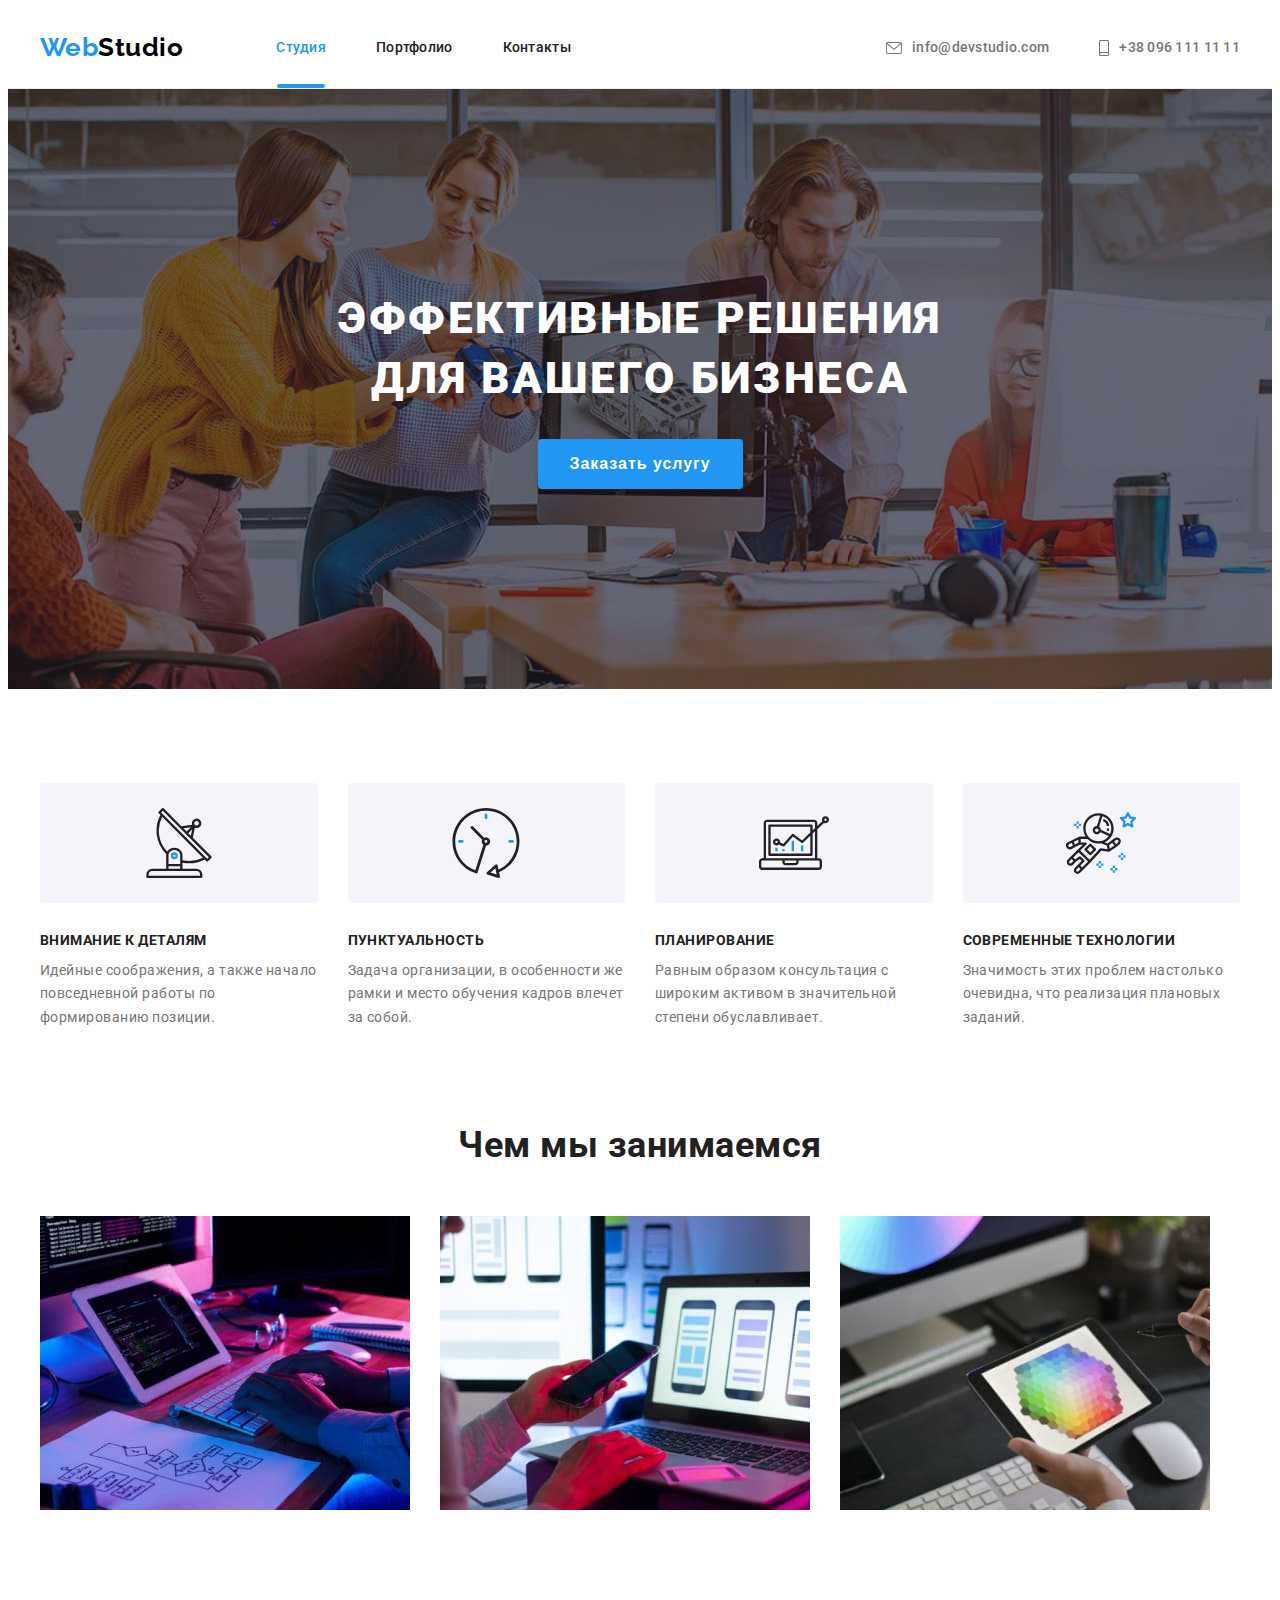
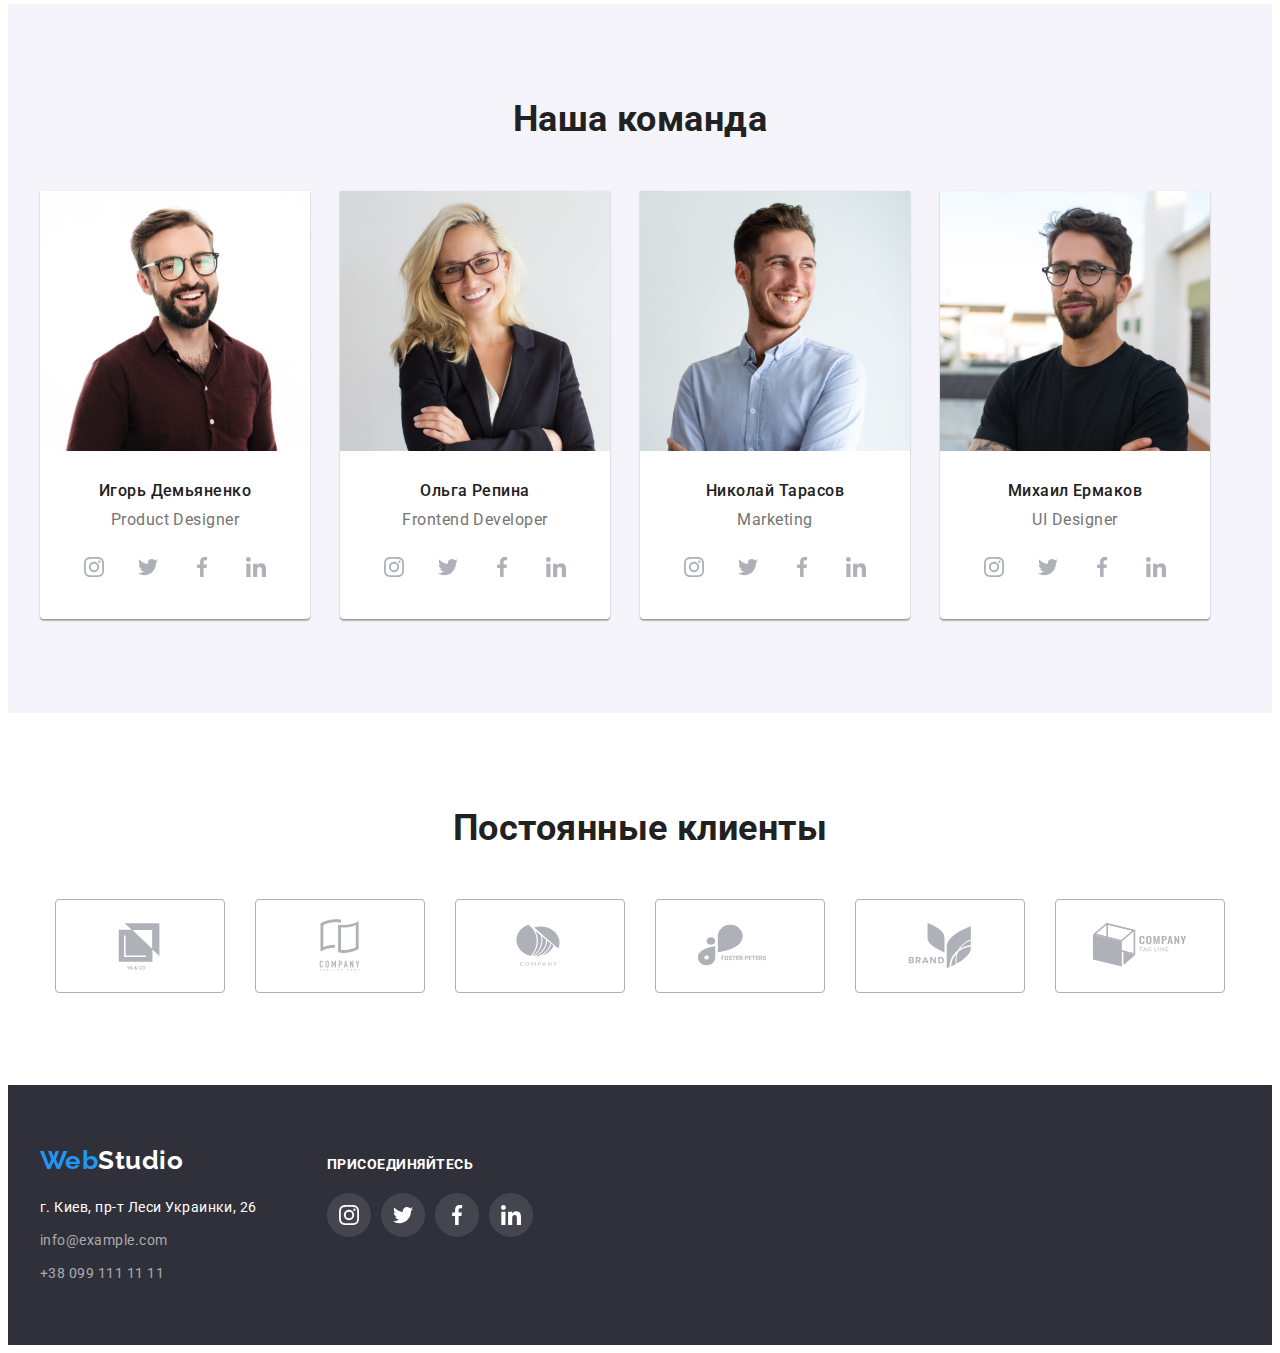
==== index.html @ aface204 "Добавляет файлы ДЗ4 и подчёркивание ссылки текущей страницы" ====
<!DOCTYPE html>
<html lang="ru">
  <head>
    <meta charset="UTF-8" />
    <meta http-equiv="X-UA-Compatible" content="IE=edge" />
    <meta name="viewport" content="width=device-width, initial-scale=1.0" />
    <title lang="en">WebStudio</title>
    <link rel="preconnect" href="https://fonts.googleapis.com" />
    <link rel="preconnect" href="https://fonts.gstatic.com" crossorigin />
    <link
      href="https://fonts.googleapis.com/css2?family=Raleway:wght@700&family=Roboto:wght@400;500;700;900&display=swap"
      rel="stylesheet"
    />
    <link
      rel="stylesheet"
      href="https://cdnjs.cloudflare.com/ajax/libs/modern-normalize/1.1.0/modern-normalize.min.css"
      integrity="sha512-wpPYUAdjBVSE4KJnH1VR1HeZfpl1ub8YT/NKx4PuQ5NmX2tKuGu6U/JRp5y+Y8XG2tV+wKQpNHVUX03MfMFn9Q=="
      crossorigin="anonymous"
      referrerpolicy="no-referrer"
    />
    <link rel="stylesheet" href="./css/styles.css" />
  </head>
  <body>
    <!-- Шапка сайта -->
    <header class="header">
      <div class="container header-container">
        <nav class="site-nav">
          <a href="./index.html" class="logo link"
            >Web<span class="header-logo">Studio</span></a
          >
          <ul class="site-nav-list list">
            <li class="site-nav-item">
              <a href="./index.html" class="link current">Студия</a>
            </li>
            <li class="site-nav-item">
              <a href="./portfolio.html" class="link">Портфолио</a>
            </li>
            <li class="site-nav-item">
              <a href="" class="link">Контакты</a>
            </li>
          </ul>
        </nav>
        <ul class="header-contacts-list list">
          <li class="header-contacts-item">
            <a href="mailto:info@devstudio.com" class="link"
              ><svg class="icon-header" width="16" height="12">
                <use href="./images/sprite.svg#icon-envelope"></use></svg
              >info@devstudio.com</a
            >
          </li>
          <li class="header-contacts-item">
            <a href="tel:+380961111111" class="link"
              ><svg class="icon-header" width="10" height="16">
                <use href="./images/sprite.svg#icon-smartphone"></use></svg
              >+38 096 111 11 11</a
            >
          </li>
        </ul>
      </div>
    </header>
    <main>
      <!-- Герой -->
      <section class="hero">
        <div class="container">
          <h1 class="hero-title">Эффективные решения для вашего бизнеса</h1>
          <button type="button" class="hero-button button">
            Заказать услугу
          </button>
        </div>
      </section>
      <!-- Особенности компании -->
      <section class="features section">
        <div class="container">
          <h2 class="visually-hidden">Особенности компании</h2>
          <ul class="features-list list">
            <li class="features-item">
              <div class="features-icon-bg">
                <svg class="features-icon">
                  <use href="./images/sprite.svg#icon-antenna"></use>
                </svg>
              </div>
              <h3 class="features-item-title title">Внимание к деталям</h3>
              <p class="features-item-text">
                Идейные соображения, а также начало повседневной работы по
                формированию позиции.
              </p>
            </li>

            <li class="features-item">
              <div class="features-icon-bg">
                <svg class="features-icon">
                  <use href="./images/sprite.svg#icon-clock"></use>
                </svg>
              </div>
              <h3 class="features-item-title title">Пунктуальность</h3>
              <p class="features-item-text">
                Задача организации, в особенности же рамки и место обучения
                кадров влечет за собой.
              </p>
            </li>

            <li class="features-item">
              <div class="features-icon-bg">
                <svg class="features-icon">
                  <use href="./images/sprite.svg#icon-diagram"></use>
                </svg>
              </div>
              <h3 class="features-item-title title">Планирование</h3>
              <p class="features-item-text">
                Равным образом консультация с широким активом в значительной
                степени обуславливает.
              </p>
            </li>

            <li class="features-item">
              <div class="features-icon-bg">
                <svg class="features-icon">
                  <use href="./images/sprite.svg#icon-astronaut"></use>
                </svg>
              </div>
              <h3 class="features-item-title title">Современные технологии</h3>
              <p class="features-item-text">
                Значимость этих проблем настолько очевидна, что реализация
                плановых заданий.
              </p>
            </li>
          </ul>
        </div>
      </section>
      <!-- Услуги -->
      <section class="services">
        <div class="container">
          <h2 class="services-title title">Чем мы занимаемся</h2>
          <ul class="services-list list">
            <li class="services-item">
              <img
                src="./images/box-1.jpg"
                alt="процесс создания сайта"
                width="370"
                height="294"
              />
            </li>

            <li class="services-item">
              <img
                src="./images/box-2.jpg"
                alt="прцесс разработки макета сайта"
                width="370"
                height="294"
              />
            </li>

            <li class="services-item">
              <img
                src="./images/box-3.jpg"
                alt="процесс подбор дизайнерского решения сайта"
                width="370"
                height="294"
              />
            </li>
          </ul>
        </div>
      </section>
      <!-- Команда -->
      <section class="team section">
        <div class="container">
          <h2 class="team-title title">Наша команда</h2>
          <ul class="team-list list">
            <li class="team-item">
              <img
                src="./images/product-designer-photo.jpg"
                alt="Фотография дизайнера продукта"
                width="270"
                height="260"
              />
              <div class="team-item-content">
                <h3 class="team-item-title title">Игорь Демьяненко</h3>
                <p lang="en" class="team-item-text">Product Designer</p>
                <ul class="team-item-list social-list list">
                  <li class="social-item">
                    <a href="" class="social-link link"
                      ><svg class="social-icon">
                        <use
                          href="./images/sprite.svg#icon-instagram"
                        ></use></svg
                    ></a>
                  </li>
                  <li class="social-item">
                    <a href="" class="social-link link"
                      ><svg class="social-icon">
                        <use href="./images/sprite.svg#icon-twitter"></use></svg
                    ></a>
                  </li>
                  <li class="social-item">
                    <a href="" class="social-link link"
                      ><svg class="social-icon">
                        <use
                          href="./images/sprite.svg#icon-facebook"
                        ></use></svg
                    ></a>
                  </li>
                  <li class="social-item">
                    <a href="" class="social-link link"
                      ><svg class="social-icon">
                        <use
                          href="./images/sprite.svg#icon-linkedin"
                        ></use></svg
                    ></a>
                  </li>
                </ul>
              </div>
            </li>
            <li class="team-item">
              <img
                src="./images/frontend-developer-photo.jpg"
                alt="Фотография фронтэнд разработчика"
                width="270"
                height="260"
              />
              <div class="team-item-content">
                <h3 class="team-item-title title">Ольга Репина</h3>
                <p lang="en" class="team-item-text">Frontend Developer</p>
                <ul class="team-item-list social-list list">
                  <li class="social-item">
                    <a href="" class="social-link link"
                      ><svg class="social-icon">
                        <use
                          href="./images/sprite.svg#icon-instagram"
                        ></use></svg
                    ></a>
                  </li>
                  <li class="social-item">
                    <a href="" class="social-link link"
                      ><svg class="social-icon">
                        <use href="./images/sprite.svg#icon-twitter"></use></svg
                    ></a>
                  </li>
                  <li class="social-item">
                    <a href="" class="social-link link"
                      ><svg class="social-icon">
                        <use
                          href="./images/sprite.svg#icon-facebook"
                        ></use></svg
                    ></a>
                  </li>
                  <li class="social-item">
                    <a href="" class="social-link link"
                      ><svg class="social-icon">
                        <use
                          href="./images/sprite.svg#icon-linkedin"
                        ></use></svg
                    ></a>
                  </li>
                </ul>
              </div>
            </li>
            <li class="team-item">
              <img
                src="./images/marketing-photo.jpg"
                alt="Фотография маркетолога"
                width="270"
                height="260"
              />
              <div class="team-item-content">
                <h3 class="team-item-title title">Николай Тарасов</h3>
                <p lang="en" class="team-item-text">Marketing</p>
                <ul class="team-item-list social-list list">
                  <li class="social-item">
                    <a href="" class="social-link link"
                      ><svg class="social-icon">
                        <use
                          href="./images/sprite.svg#icon-instagram"
                        ></use></svg
                    ></a>
                  </li>
                  <li class="social-item">
                    <a href="" class="social-link link"
                      ><svg class="social-icon">
                        <use href="./images/sprite.svg#icon-twitter"></use></svg
                    ></a>
                  </li>
                  <li class="social-item">
                    <a href="" class="social-link link"
                      ><svg class="social-icon">
                        <use
                          href="./images/sprite.svg#icon-facebook"
                        ></use></svg
                    ></a>
                  </li>
                  <li class="social-item">
                    <a href="" class="social-link link"
                      ><svg class="social-icon">
                        <use
                          href="./images/sprite.svg#icon-linkedin"
                        ></use></svg
                    ></a>
                  </li>
                </ul>
              </div>
            </li>
            <li class="team-item">
              <img
                src="./images/UI-Designer-photo.jpg"
                alt="Фотография UI-дизайнера"
                width="270"
                height="260"
              />
              <div class="team-item-content">
                <h3 class="team-item-title title">Михаил Ермаков</h3>
                <p lang="en" class="team-item-text">UI Designer</p>
                <ul class="team-item-list social-list list">
                  <li class="social-item">
                    <a href="" class="social-link link"
                      ><svg class="social-icon">
                        <use
                          href="./images/sprite.svg#icon-instagram"
                        ></use></svg
                    ></a>
                  </li>
                  <li class="social-item">
                    <a href="" class="social-link link"
                      ><svg class="social-icon">
                        <use href="./images/sprite.svg#icon-twitter"></use></svg
                    ></a>
                  </li>
                  <li class="social-item">
                    <a href="" class="social-link link"
                      ><svg class="social-icon">
                        <use
                          href="./images/sprite.svg#icon-facebook"
                        ></use></svg
                    ></a>
                  </li>
                  <li class="social-item">
                    <a href="" class="social-link link"
                      ><svg class="social-icon">
                        <use
                          href="./images/sprite.svg#icon-linkedin"
                        ></use></svg
                    ></a>
                  </li>
                </ul>
              </div>
            </li>
          </ul>
        </div>
      </section>
      <section class="our-clients section">
        <div class="container">
          <h2 class="clients-title title">Постоянные клиенты</h2>
          <ul class="clients-list list">
            <li class="clients-list-item">
              <a href="" class="clients-list-link link"
                ><svg class="clients-icon">
                  <use href="./images/sprite.svg#icon-logo-client-1"></use></svg
              ></a>
            </li>
            <li class="clients-list-item">
              <a href="" class="clients-list-link link"
                ><svg class="clients-icon">
                  <use href="./images/sprite.svg#icon-logo-client-2"></use></svg
              ></a>
            </li>
            <li class="clients-list-item">
              <a href="" class="clients-list-link link"
                ><svg class="clients-icon">
                  <use href="./images/sprite.svg#icon-logo-client-3"></use></svg
              ></a>
            </li>
            <li class="clients-list-item">
              <a href="" class="clients-list-link link"
                ><svg class="clients-icon">
                  <use href="./images/sprite.svg#icon-logo-client-4"></use></svg
              ></a>
            </li>
            <li class="clients-list-item">
              <a href="" class="clients-list-link link"
                ><svg class="clients-icon">
                  <use href="./images/sprite.svg#icon-logo-client-5"></use></svg
              ></a>
            </li>
            <li class="clients-list-item">
              <a href="" class="clients-list-link link"
                ><svg class="clients-icon">
                  <use href="./images/sprite.svg#icon-logo-client-6"></use></svg
              ></a>
            </li>
          </ul>
        </div>
      </section>
    </main>
    <!-- Футер -->
    <footer class="footer">
      <div class="container footer-info">
        <div class="footer-left">
          <a href="./index.html" class="logo link footer-logo"
            >Web<span class="footer-logo-accent">Studio</span></a
          >
          <address class="address">
            <p class="footer-address">г. Киев, пр-т Леси Украинки, 26</p>
            <ul class="footer-address-list list">
              <li class="footer-address-item">
                <a
                  href="mailto:info@example.com"
                  class="footer-address-link link"
                  >info@example.com</a
                >
              </li>
              <li class="footer-address-item">
                <a href="tel:+380961111111" class="footer-address-link link"
                  >+38 099 111 11 11</a
                >
              </li>
            </ul>
          </address>
        </div>
        <div class="footer-right">
          <p class="footer-social-list-title">присоединяйтесь</p>
          <ul class="social-list list">
            <li class="social-item">
              <a href="" class="social-link-footer social-link link"
                ><svg class="social-icon social-icon-footer">
                  <use href="./images/sprite.svg#icon-instagram"></use></svg
              ></a>
            </li>
            <li class="social-item">
              <a href="" class="social-link-footer social-link link"
                ><svg class="social-icon social-icon-footer">
                  <use href="./images/sprite.svg#icon-twitter"></use></svg
              ></a>
            </li>
            <li class="social-item">
              <a href="" class="social-link-footer social-link link"
                ><svg class="social-icon social-icon-footer">
                  <use href="./images/sprite.svg#icon-facebook"></use></svg
              ></a>
            </li>
            <li class="social-item">
              <a href="" class="social-link-footer social-link link"
                ><svg class="social-icon social-icon-footer">
                  <use href="./images/sprite.svg#icon-linkedin"></use></svg
              ></a>
            </li>
          </ul>
        </div>
      </div>
    </footer>
  </body>
</html>
---- css/styles.css ----
/* основной темный цвет текста (заголовки) #212121 */
/* черный текст  #000000*/
/* основной цвет текста (не заголовки) #757575 */
/* белый текст/фон #FFFFFF */
/* вторичный белый цвет текста rgba(255, 255, 255, 0.6); */
/* вторичный светлый цвет фона #F5F4FA */
/* акцент #2196F3 */
/* ховер кнопки Заказать услугу #188ce8 */
/* Основной шрифт Roboto */

:root {
  --primary-text-color: #757575;
  --primary-dark-text-color: #212121;
  --secondary-dark-text-color: #000000;
  --primary-light-text-color: #ffffff;
  --secondary-light-text-color: rgba(255, 255, 255, 0.6);
  --accent-color: #2196f3;
  --secondary-accent-color: #188ce8;
  --primary-light-background-color: #ffffff;
  --secondary-light-background-color: #f5f4fa;
  --dark-background-color: #2f303a;
  --header-line-boder-color: #ECECEC;
  --card-border-color: #EEEEEE;
  --icon-color: #AFB1B8;
  --footer-social-icon-bg-color: rgba(255, 255, 255, 0.1);
}

body {
  background-color: var(--primary-light-background-color);
  color: var(--primary-text-color);
  font-family: Roboto, sans-serif;
  letter-spacing: 0.03em;
}

p,
h1,
h2,
h3,
h4,
h5,
h6 {
  margin: 0;
}

ul {
  margin: 0;
  padding-left: 0;
}

img {
  display: block;
  max-width: 100%;
  height: auto;
}

.link {
  text-decoration: none;
  color: inherit;
}

.list {
  list-style-type: none;
}

.button {
  cursor: pointer;
  border-radius: 4px;
  border: transparent;
}

.title {
  color: var(--primary-dark-text-color);
}

.container {
  width: 1200px;
  padding: 0 15px;
  margin-left: auto;
  margin-right: auto;
}

.visually-hidden {
  position: absolute;
  width: 1px;
  height: 1px;
  margin: -1px;
  padding: 0;
  overflow: hidden;
  border: 0;
  clip: rect(0 0 0 0);
}

.section {
  padding-top: 94px;
  padding-bottom: 94px;
}

/* Header */

.header {
  background-color: var(--primary-light-background-color);
  border-bottom: 1px solid var(--header-line-boder-color);
}

.header-container {
  display: flex;
  align-items: center;
}

.site-nav {
  display: flex;
  align-items: center;
}

.site-nav > .logo.link {
  padding-top: 24px;
  padding-bottom: 25px;
}

.site-nav-list {
  display: flex;
}

.header-contacts-list {
  display: flex;
  margin-left: auto;
}

.logo {
  font-family: Raleway;
  font-style: normal;
  font-weight: 700;
  font-size: 26px;
  line-height: 1.19;
  color: var(--accent-color);
  margin-right: 93px;
}

.header-logo {
  color: var(--secondary-dark-text-color);
}

.site-nav-list .link {
  position: relative;
  font-weight: 500;
  font-size: 14px;
  line-height: 1.14;
  letter-spacing: 0.02em;
  color: var(--primary-dark-text-color);
}

.site-nav-list .link.current,
.site-nav-list .link:hover,
.site-nav-list .link:focus,
.header-contacts-list .link:hover,
.header-contacts-list .link:focus {
  color: var(--accent-color);
}

.current::after {
  position: absolute;
  content: "";
  width: 48px;
  height: 4px;
  display: block;
  top: 76px;
  left: 50%;
  transform: translate(-50%);
  background: #2196F3;
  border-radius: 2px;
}


.site-nav-item:not(:last-child) {
  margin-right: 50px;
}

.header-contacts-item:not(:last-child) {
  margin-right: 50px;
}

.header-contacts-list .link {
  font-weight: 500;
  font-size: 14px;
  line-height: 1.14;
  letter-spacing: 0.02em;
}

.site-nav-list .link, .header-contacts-list .link {
  display: block;
  padding-top: 32px;
  padding-bottom: 32px;
}

.header-contacts-list .link {
  display: flex;
  align-items: center;  
}

.icon-header {
  margin-right: 10px;
  fill: var(--primary-text-color);
}

.header-contacts-list .link:hover .icon-header,
.header-contacts-list .link:focus .icon-header{
  fill: var(--accent-color);
}


/* Hero */

.hero {
  padding-top: 200px;
  padding-bottom: 200px;
  background-image: linear-gradient(to right, rgba(47, 48, 58, 0.4), rgba(47, 48, 58, 0.4)), url(../images/bg-img.jpg);
  background-repeat: no-repeat;
  background-position: center;
  background-size: cover;
  max-width: 1600px;
  margin-left: auto;
  margin-right: auto;
  background-color: #C4C4C4;
}

.hero-title {
  font-weight: 900;
  font-size: 44px;
  line-height: 1.36;
  text-align: center;
  letter-spacing: 0.06em;
  text-transform: uppercase;
  color: var(--primary-light-text-color);
  margin-bottom: 30px;
  max-width: 696px;
  margin-left: auto;
  margin-right: auto;
}

.hero-button {
  display: block;
  font-weight: 700;
  font-size: 16px;
  line-height: 1.87;
  letter-spacing: 0.06em;
  color: var(--primary-light-text-color);
  background-color: var(--accent-color);
  box-shadow: 0px 4px 4px rgba(0, 0, 0, 0.15);
  padding: 10px 32px;
  margin-left: auto;
  margin-right: auto;
}

.hero-button:hover,
.hero-button:focus {
  background-color: var(--secondary-accent-color);
}

/* Features */

.features

.features-icon {
  width: 70px;
  height: 70px;
}

.features-icon-bg {
  display: flex;
  justify-content: center;
  align-items: center;
  border-radius: 4px;
  height: 120px;
  margin-bottom: 30px;
  background-color: var(--secondary-light-background-color) ;
}

.features-list {
  display: flex;
  margin-left: -30px;
  }

.features-item {
  margin-left: 30px;
  flex-basis: calc(100% / 4 - 30px);
}

.features-item-title {
  font-weight: 700;
  font-size: 14px;
  line-height: 1.14;
  text-transform: uppercase;
  margin-bottom: 10px;
}

.features-item-text {
  font-size: 14px;
  line-height: 1.71;
}

/* Services */

.services {
  padding-bottom: 94px;
}

.services-title {
  font-weight: 700;
  font-size: 36px;
  line-height: 1.17;
  text-align: center;
  margin-bottom: 50px;
}

.services-list {
  display: flex;
  margin-left: -30px;
}

.services-item {
  margin-left: 30px;
  flex-basis: calc(100% / 3 -30px);
}

/* Team */

.team {
  background-color: var(--secondary-light-background-color);
}

.team-title {
  font-weight: 700;
  font-size: 36px;
  line-height: 1.17;
  text-align: center;
  margin-bottom: 50px;
}

.team-list {
  display: flex;
  margin-left: -30px;
}

.team-item {
  background: var(--primary-light-background-color);
  box-shadow: 0px 1px 3px rgba(0, 0, 0, 0.12), 0px 1px 1px rgba(0, 0, 0, 0.14),
  0px 2px 1px rgba(0, 0, 0, 0.2);
  border-radius: 0px 0px 4px 4px;
  margin-left: 30px; */
  flex-basis: calc(100% / 4 -30px);
}

.team-item-title {
  font-weight: 500;
  font-size: 16px;
  line-height: 1.19;
  text-align: center;
  margin-bottom: 10px;
}

.team-item-text {
  font-size: 16px;
  line-height: 1.19;
  text-align: center;
  margin-bottom: 16px;
}

.team-item-content {
  padding-top: 30px;
  padding-bottom: 30px;
  padding-left: 32px;
  padding-right: 32px;
}

.social-list {
  display: flex;
  justify-content: center;
}

.social-item {
  width: 44px;
  height: 44px;
  justify-content: center;
  align-items: center;
}

.social-item + .social-item {
  margin-left: 10px;
}

.social-link {
  width: 100%;
  height: 100%;
  display: flex;
  border-radius: 50%;
  background-color: var(--primary-light-background-color);
  justify-content: center;
  align-items: center;
}

.social-icon {
  width: 20px;
  height: 20px;
  fill: var(--icon-color);
}

.social-link:hover,
.social-link:focus {
  background-color: var(--accent-color)
}

.social-link:hover .social-icon,
.social-link:focus .social-icon {
  fill: var(--primary-light-text-color);
}

/* Our clients */

.clients-title {
  font-weight: 700px;
  font-size: 36px;
  line-height: 1.17;
  text-align: center;
  margin-bottom: 50px;
}

.clients-list {
  display: flex;
  justify-content: center;
}

.clients-list-item {
  width: 170px;
  height: 92px;
  
  justify-content: center;
  align-items: center;
}

.clients-list-item + .clients-list-item {
  margin-left: 30px;
}

.clients-list-link{
  display: flex;
  justify-content: center;
  align-items: center;
  border: 1px solid var(--icon-color);
  border-radius: 4px;
  height: 92px;
}

.clients-icon {
  width: 106px;
  height: 60px;
  fill: var(--icon-color) ;
}

.clients-list-link:hover, 
.clients-list-link:focus {
  border-color: var(--accent-color);
}

.clients-list-link:hover .clients-icon , 
.clients-list-link:focus .clients-icon {
  fill: var(--accent-color) ;
}

/* Footer */

.footer {
  background-color: var(--dark-background-color);
  padding-top: 60px;
  padding-bottom: 60px;
}

.footer-logo-accent {
  color: var(--primary-light-text-color);
}

.footer-logo { 
  display: block;
  margin-right: 0px;
  margin-bottom: 20px;
}

.address {
  font-style: normal;
}

.footer-address {
  font-size: 14px;
  line-height: 1.71;
  color: var(--primary-light-text-color);
  margin-bottom: 9px;
}

.footer-address-item:not(:last-child){
  margin-bottom: 9px;
}

.footer-address-link {
  font-size: 14px;
  line-height: 1.71;
  color: var(--secondary-light-text-color);
}

.footer-address-link:hover,
.footer-address-link:focus {
  color: var(--accent-color);
}

.footer-info {
  display: flex;
  align-items: baseline;
}

.footer-right {
  margin-left: 70px;
}

.footer-social-list-title {
  font-size: 14px;
  font-weight: 700;
  line-height: 1.14;
  text-transform: uppercase;
  color: var(--primary-light-text-color);
  margin-bottom: 20px
}

.social-link-footer {
  background-color: var(--footer-social-icon-bg-color) ;
}

.social-icon-footer {
  fill: var(--primary-light-text-color);
}

/* Portfolio */

.portfolio

.filter-buttons-list {
  display: flex;
  justify-content: center;
  margin-bottom: 50px;
}

.filter-buttons-item:not(:last-child) {
  margin-right: 8px;
}

.filter-button {
  font-weight: 500;
  font-size: 16px;
  line-height: 1.62;
  color: var(--primary-dark-text-color);
  background-color: var(--secondary-light-background-color);
  padding: 6px 22px;
}

.portfolio .filter-button.active {
  color: var(--primary-light-text-color);
  background-color: var(--accent-color);
  box-shadow: 0px 3px 1px rgba(0, 0, 0, 0.1), 0px 1px 2px rgba(0, 0, 0, 0.08),
    0px 2px 2px rgba(0, 0, 0, 0.12);
}

.portfolio .filter-button:hover,
.portfolio .filter-button:focus {
  color: var(--primary-light-text-color);
  background-color: var(--accent-color);
  box-shadow: 0px 3px 1px rgba(0, 0, 0, 0.1), 0px 1px 2px rgba(0, 0, 0, 0.08),
    0px 2px 2px rgba(0, 0, 0, 0.12);
}

.portfolio-list {
  display: flex;
  flex-wrap: wrap;
  margin-left: -30px;
  margin-bottom: -30px;  
}

.portfolio-item {
  margin-left: 30px;
  margin-bottom: 30px;
  flex-basis: calc(100% / 3 - 30px);
}
.portfolio-item-link {
  display: block;
}

.portfolio-item-link:hover,
.portfolio-item-link:focus {
  box-shadow: 0px 1px 1px rgba(0, 0, 0, 0.12), 0px 4px 4px rgba(0, 0, 0, 0.06), 1px 4px 6px rgba(0, 0, 0, 0.16);
}

.portfolio-item-title {
  font-weight: 700;
  font-size: 18px;
  line-height: 2;
  letter-spacing: 0.06em;
  margin-bottom: 4px;
}

.portfolio-item-text {
  font-size: 16px;
  line-height: 1.87;
}

.portfolio-item-content {
  padding-top: 20px;
  padding-bottom: 20px;
  padding-left: 24px;
  padding-right: 24px;
  border: 1px solid var(--card-border-color);
  border-top: 0;
}
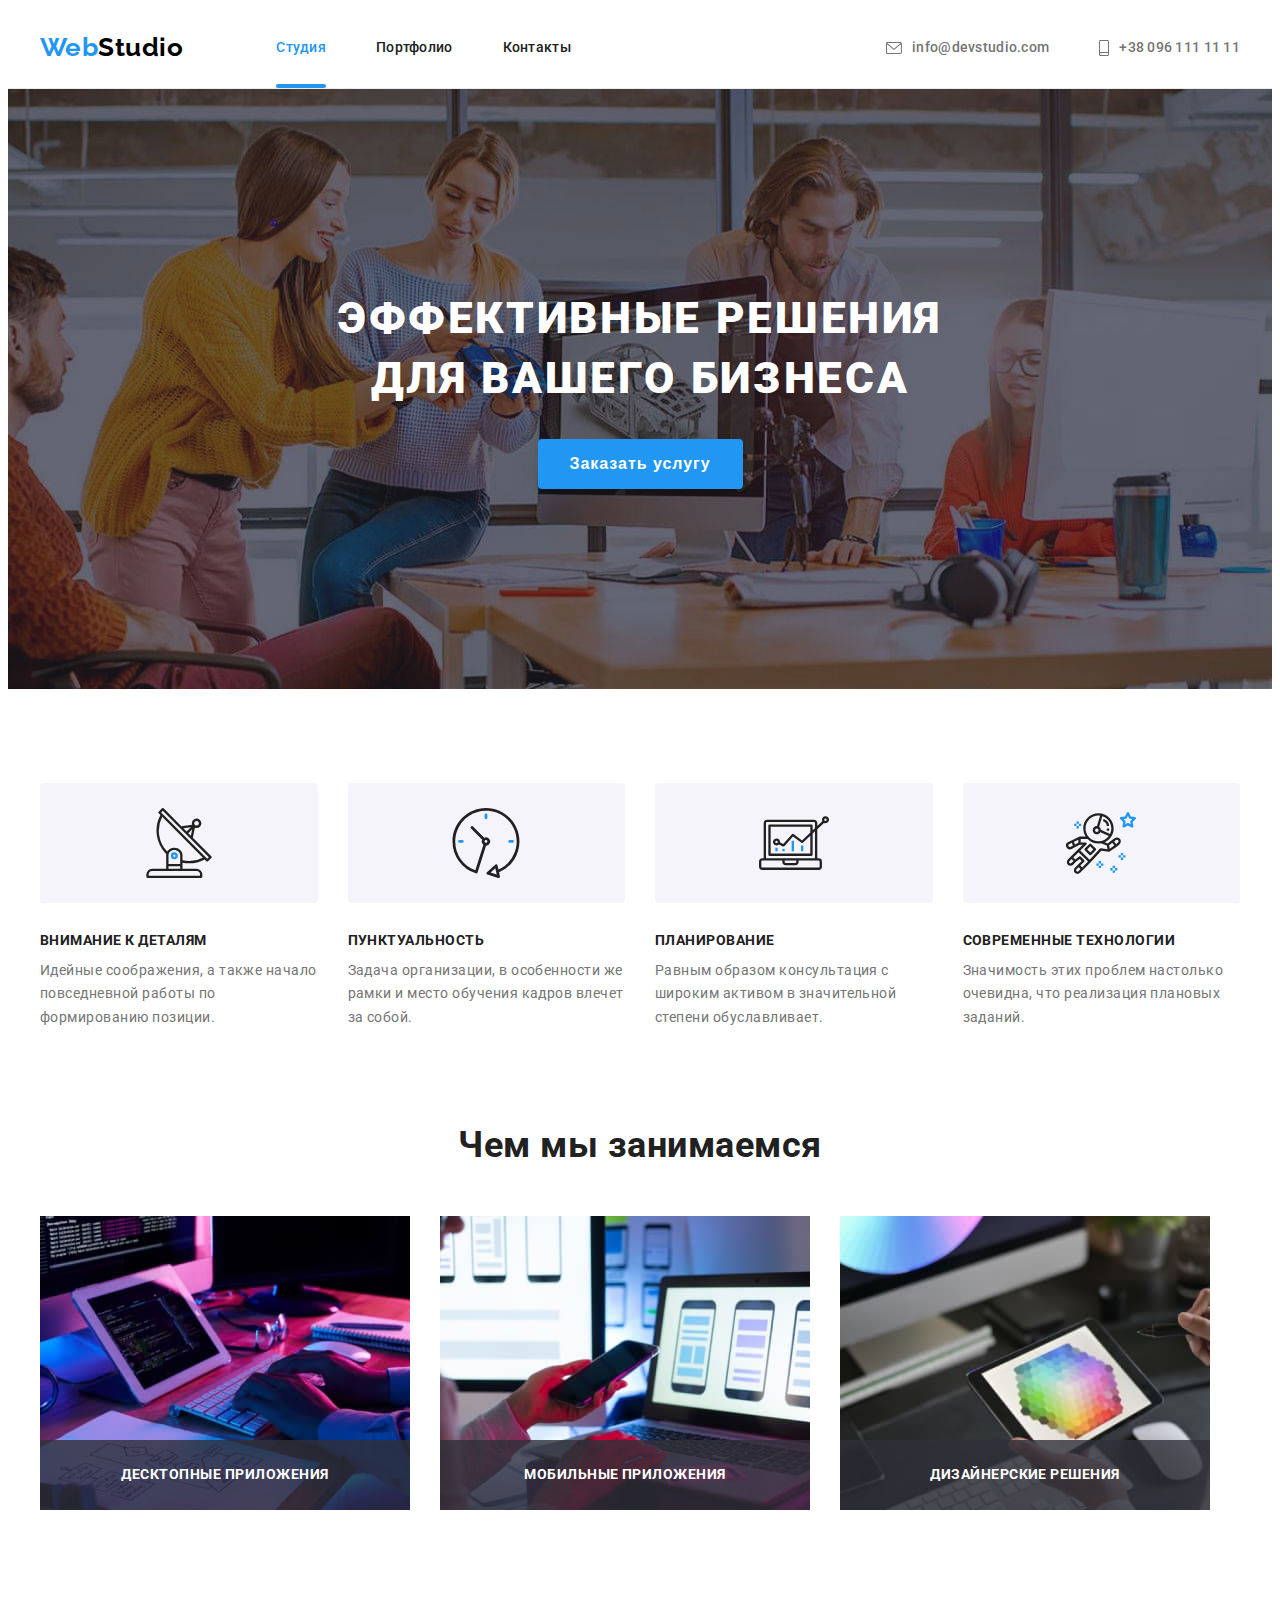
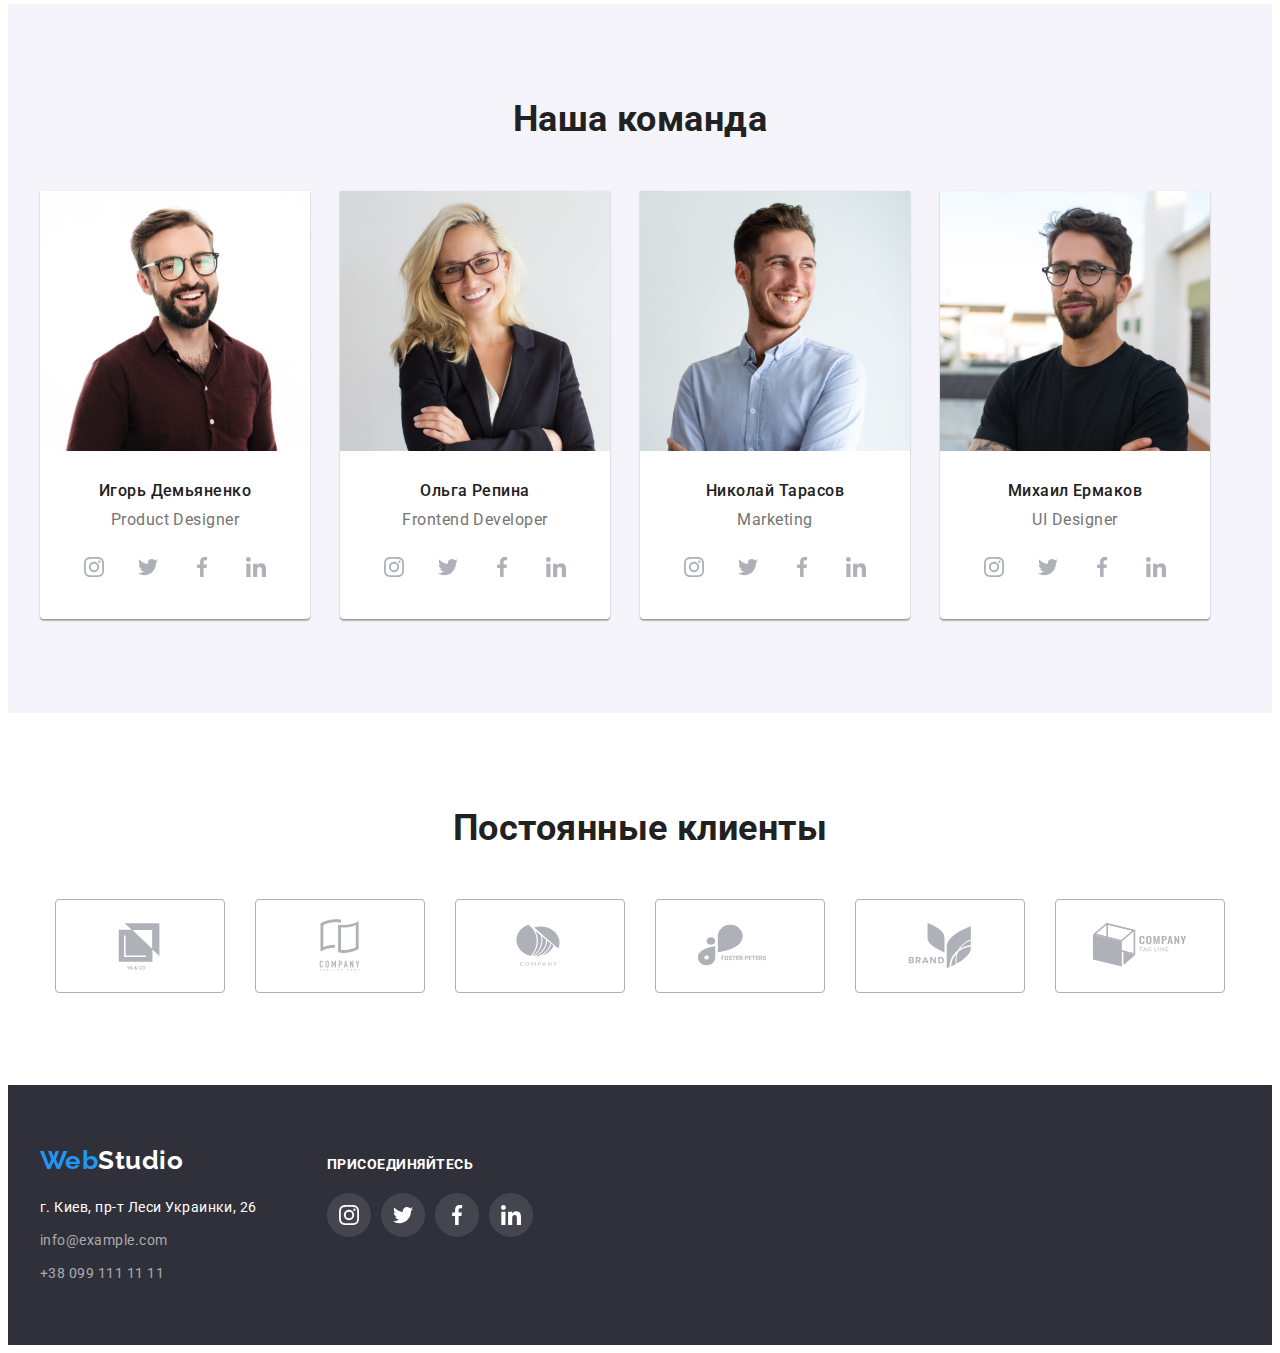
==== commit 8392b15f: "Добавляет переходы для всех эффектов ховера и фокуса; текс с фоном поверх изображений; оверлей в кар" ====
--- a/index.html
+++ b/index.html
@@ -133,30 +133,39 @@
           <h2 class="services-title title">Чем мы занимаемся</h2>
           <ul class="services-list list">
             <li class="services-item">
-              <img
-                src="./images/box-1.jpg"
-                alt="процесс создания сайта"
-                width="370"
-                height="294"
-              />
+              <div class="services-item-wraper">
+                <img
+                  src="./images/box-1.jpg"
+                  alt="процесс создания сайта"
+                  width="370"
+                  height="294"
+                />
+                <h3 class="services-item-title">Десктопные приложения</h3>
+              </div>
             </li>
 
             <li class="services-item">
-              <img
-                src="./images/box-2.jpg"
-                alt="прцесс разработки макета сайта"
-                width="370"
-                height="294"
-              />
+              <div class="services-item-wraper">
+                <img
+                  src="./images/box-2.jpg"
+                  alt="прцесс разработки макета сайта"
+                  width="370"
+                  height="294"
+                />
+                <h3 class="services-item-title">Мобильные приложения</h3>
+              </div>
             </li>
 
             <li class="services-item">
-              <img
-                src="./images/box-3.jpg"
-                alt="процесс подбор дизайнерского решения сайта"
-                width="370"
-                height="294"
-              />
+              <div class="services-item-wraper">
+                <img
+                  src="./images/box-3.jpg"
+                  alt="процесс подбор дизайнерского решения сайта"
+                  width="370"
+                  height="294"
+                />
+                <h3 class="services-item-title">Дизайнерские решения</h3>
+              </div>
             </li>
           </ul>
         </div>
--- a/css/styles.css
+++ b/css/styles.css
@@ -147,6 +147,7 @@
   line-height: 1.14;
   letter-spacing: 0.02em;
   color: var(--primary-dark-text-color);
+  transition: color 250ms cubic-bezier(0.4, 0, 0.2, 1);
 }
 
 .site-nav-list .link.current,
@@ -160,12 +161,10 @@
 .current::after {
   position: absolute;
   content: "";
-  width: 48px;
+  width: 100%;
   height: 4px;
   display: block;
   top: 76px;
-  left: 50%;
-  transform: translate(-50%);
   background: #2196F3;
   border-radius: 2px;
 }
@@ -180,10 +179,12 @@
 }
 
 .header-contacts-list .link {
+  
   font-weight: 500;
   font-size: 14px;
   line-height: 1.14;
   letter-spacing: 0.02em;
+  transition: color 250ms cubic-bezier(0.4, 0, 0.2, 1);
 }
 
 .site-nav-list .link, .header-contacts-list .link {
@@ -249,6 +250,7 @@
   padding: 10px 32px;
   margin-left: auto;
   margin-right: auto;
+  transition: background-color 250ms cubic-bezier(0.4, 0, 0.2, 1);
 }
 
 .hero-button:hover,
@@ -320,6 +322,25 @@
 .services-item {
   margin-left: 30px;
   flex-basis: calc(100% / 3 -30px);
+}
+
+.services-item-wraper {
+  position: relative;
+}
+
+.services-item-title {
+  position: absolute;
+  bottom: 0;
+  font-weight: 700;
+  font-size: 14px;
+  line-height: 1.14;
+  text-align: center;
+  text-transform: uppercase;
+  color: var(--primary-light-text-color);
+  background-color: rgba(47, 48, 58, 0.8);
+  padding-top: 27px;
+  padding-bottom: 27px;
+  width: 100%;
 }
 
 /* Team */
@@ -396,12 +417,14 @@
   background-color: var(--primary-light-background-color);
   justify-content: center;
   align-items: center;
+  transition: background-color 250ms cubic-bezier(0.4, 0, 0.2, 1);
 }
 
 .social-icon {
   width: 20px;
   height: 20px;
   fill: var(--icon-color);
+  transition: fill 250ms cubic-bezier(0.4, 0, 0.2, 1);
 }
 
 .social-link:hover,
@@ -432,7 +455,6 @@
 .clients-list-item {
   width: 170px;
   height: 92px;
-  
   justify-content: center;
   align-items: center;
 }
@@ -448,12 +470,14 @@
   border: 1px solid var(--icon-color);
   border-radius: 4px;
   height: 92px;
+  transition: border-color 250ms cubic-bezier(0.4, 0, 0.2, 1);
 }
 
 .clients-icon {
   width: 106px;
   height: 60px;
-  fill: var(--icon-color) ;
+  fill: var(--icon-color);
+  transition: fill 250ms cubic-bezier(0.4, 0, 0.2, 1);
 }
 
 .clients-list-link:hover, 
@@ -503,6 +527,7 @@
   font-size: 14px;
   line-height: 1.71;
   color: var(--secondary-light-text-color);
+  transition: color 250ms cubic-bezier(0.4, 0, 0.2, 1);
 }
 
 .footer-address-link:hover,
@@ -557,6 +582,7 @@
   color: var(--primary-dark-text-color);
   background-color: var(--secondary-light-background-color);
   padding: 6px 22px;
+  transition: color 250ms cubic-bezier(0.4, 0, 0.2, 1), background-color 250ms cubic-bezier(0.4, 0, 0.2, 1), box-shadow 250ms cubic-bezier(0.4, 0, 0.2, 1);
 }
 
 .portfolio .filter-button.active {
@@ -571,7 +597,7 @@
   color: var(--primary-light-text-color);
   background-color: var(--accent-color);
   box-shadow: 0px 3px 1px rgba(0, 0, 0, 0.1), 0px 1px 2px rgba(0, 0, 0, 0.08),
-    0px 2px 2px rgba(0, 0, 0, 0.12);
+  0px 2px 2px rgba(0, 0, 0, 0.12);
 }
 
 .portfolio-list {
@@ -586,13 +612,38 @@
   margin-bottom: 30px;
   flex-basis: calc(100% / 3 - 30px);
 }
+
 .portfolio-item-link {
   display: block;
+  transition: box-shadow 250ms cubic-bezier(0.4, 0, 0.2, 1)
 }
 
 .portfolio-item-link:hover,
 .portfolio-item-link:focus {
   box-shadow: 0px 1px 1px rgba(0, 0, 0, 0.12), 0px 4px 4px rgba(0, 0, 0, 0.06), 1px 4px 6px rgba(0, 0, 0, 0.16);
+}
+
+.portfolio-item-link:hover .portfolio-item-overlay-text {
+  transform: translateY(0);
+}
+
+.portfolio-img-wraper {
+  position: relative;
+  overflow-y: hidden;
+}
+
+.portfolio-item-overlay-text {
+  position: absolute;
+  font-size: 18px;
+  line-height: 1.56;
+  color: var(--primary-light-text-color);
+  background: rgba(33, 150, 243, 0.9);
+  width: 100%;
+  height: 100%;
+  padding: 63px 24px;
+  bottom: 0;
+  transform: translateY(101%);
+  transition: transform 250ms cubic-bezier(0.4, 0, 0.2, 1);
 }
 
 .portfolio-item-title {
